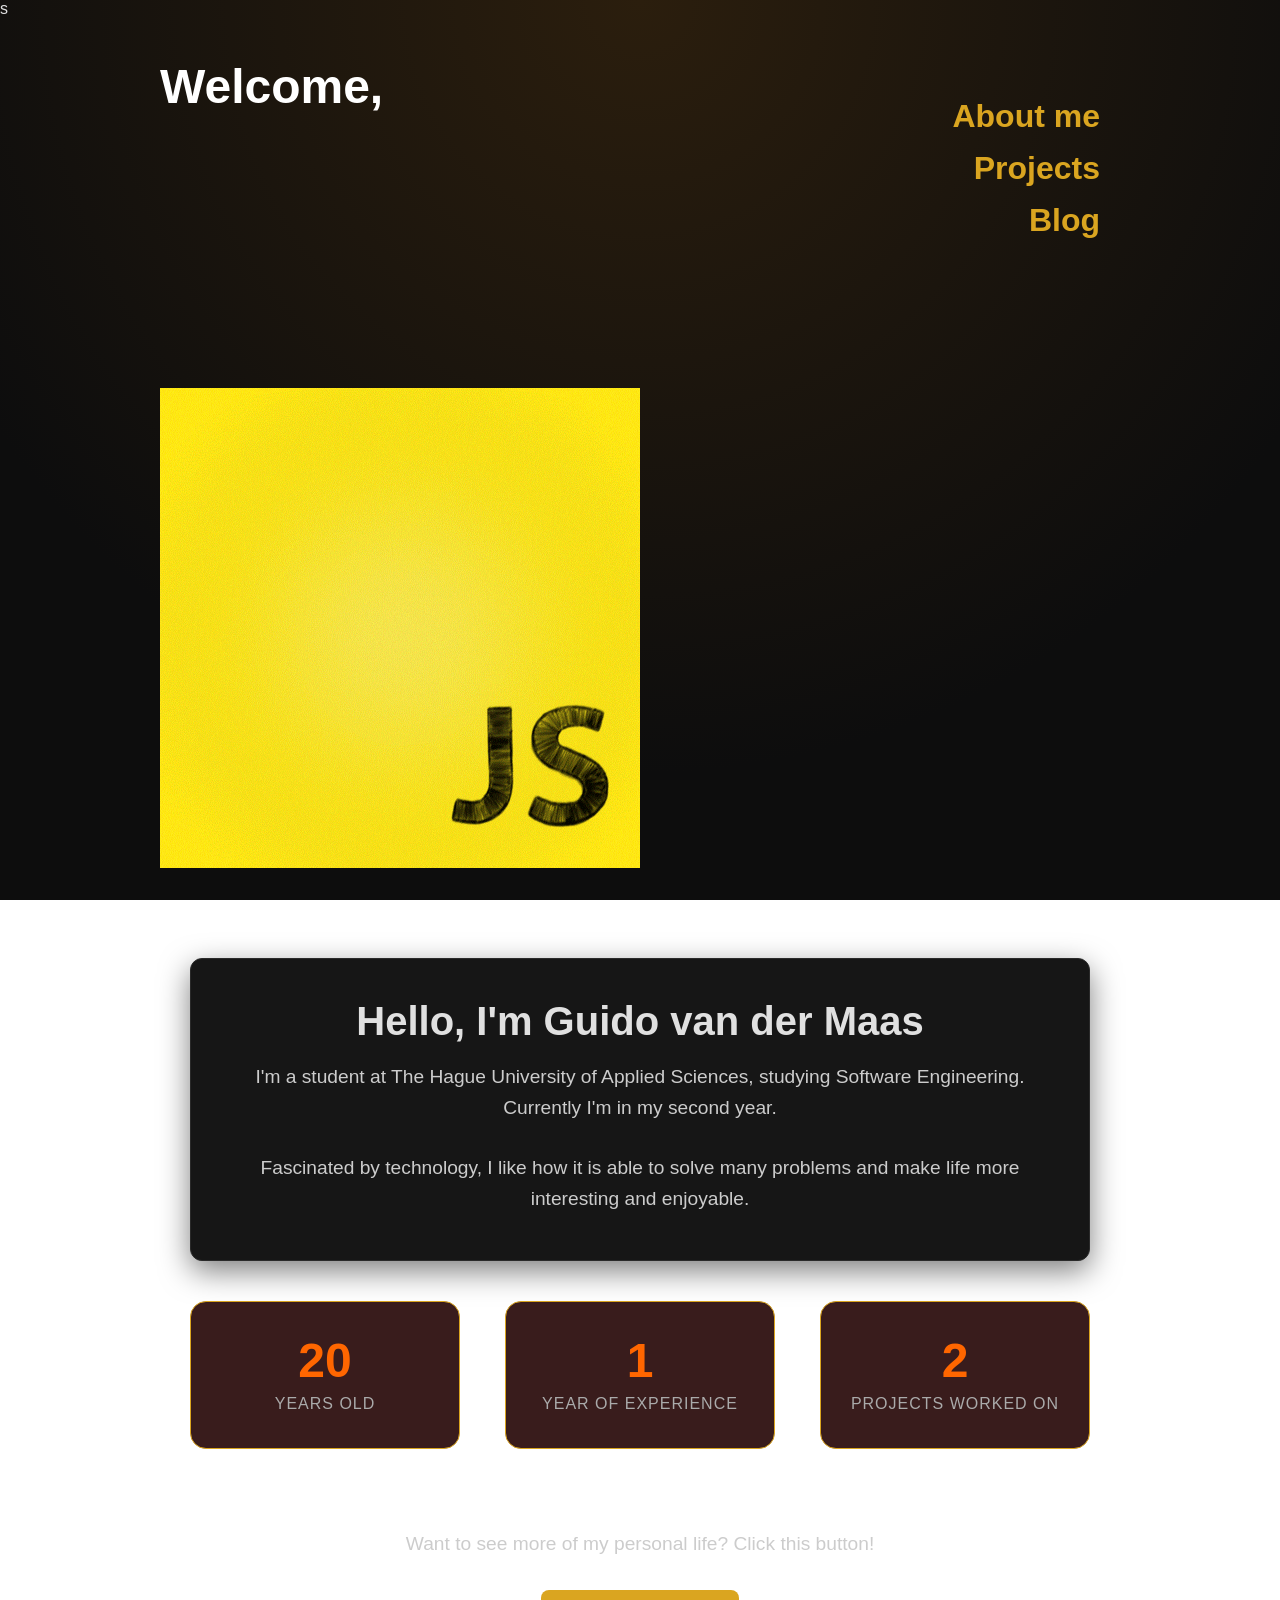
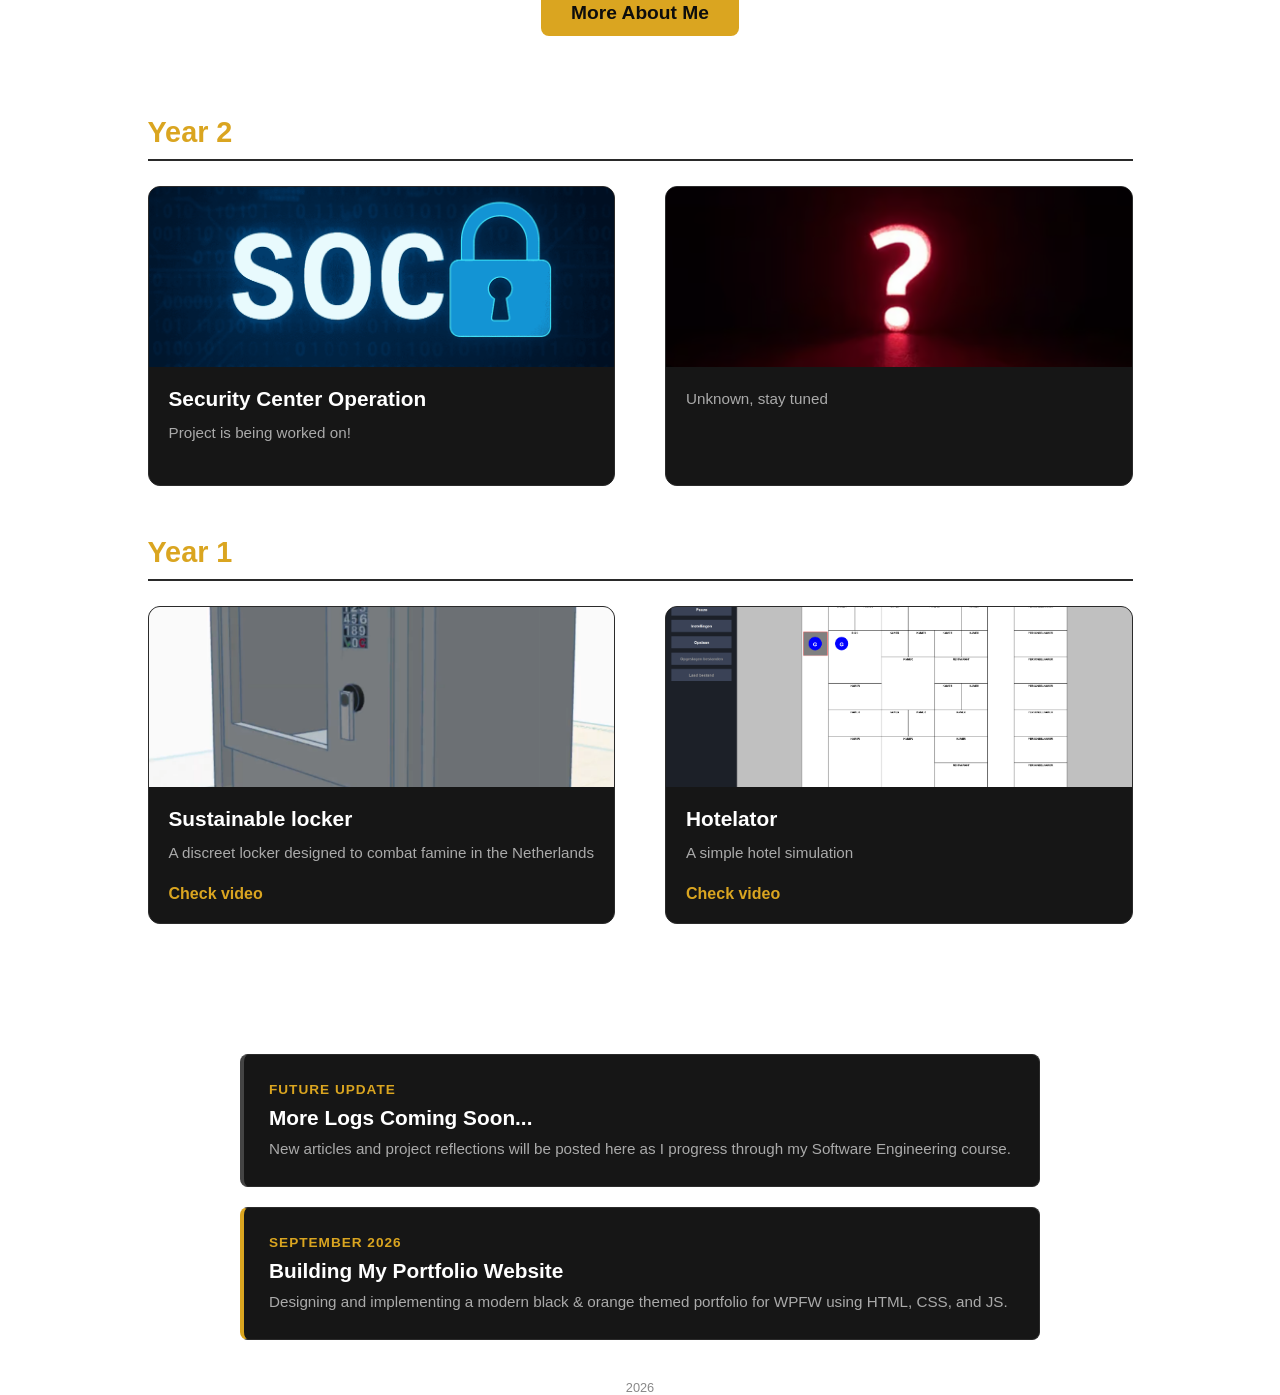
==== index.html @ bd4215e6 "Add files via upload" ====
<!doctype html>
<html lang="en">
  <head>
    s
    <meta charset="UTF-8" />
    <meta name="viewport" content="width=device-width, initial-scale=1.0" />
    <title>Portfolio</title>
    <link rel="stylesheet" href="styles.css" />
  </head>

  <body>
    <main>
      <!-- SECTIE 1: HOMEPAGE -->
      <section class="screen-container homepage" id="homepage">
        <div class="homepage-box">
          <h1>Welcome,</h1>
          <img src="img/Homepage1.gif" alt="Homepage gif" />

          <nav class="nav-section">
            <ul>
              <li><a href="#about-me" class="orange-link">About me</a></li>
              <li><a href="#projects" class="orange-link">Projects</a></li>
              <li><a href="#blog" class="orange-link">Blog</a></li>
            </ul>
          </nav>
        </div>
      </section>

      <!-- SECTIE 2: ABOUT ME -->
      <section class="screen-container" id="about-me">
        <div class="content-box">
          <h2 class="intro-text">Hello, I'm Guido van der Maas</h2>
          <br />
          <p>
            I'm a student at The Hague University of Applied Sciences, studying
            Software Engineering. Currently I'm in my second year.
          </p>
          <p>
            Fascinated by technology, I like how it is able to solve many
            problems and make life more interesting and enjoyable.
          </p>
        </div>

        <div class="stats-grid">
          <div class="stat-card">
            <span class="stat-number">20</span>
            <span class="stat-label">years old</span>
          </div>

          <div class="stat-card">
            <span class="stat-number">1</span>
            <span class="stat-label">year of experience</span>
          </div>

          <div class="stat-card">
            <span class="stat-number">2</span>
            <span class="stat-label">projects worked on</span>
          </div>
        </div>

        <div class="cta-wrapper">
          <p>Want to see more of my personal life? Click this button!</p>
          <a href="personal-page.html" class="cta-button">More About Me</a>
        </div>
      </section>

      <!-- SECTIE 3: PROJECTS -->
      <section class="screen-container" id="projects">
        <div class="year-wrapper">
          <!-- Jaar 2 -->
          <div class="year-block">
            <h3 class="year-title">Year 2</h3>
            <div class="projects-grid">
              <article class="project-card">
                <div class="project-image">
                  <img
                    src="img/project3-preview.jpg"
                    alt="Preview van Security Operations Center project"
                  />
                </div>
                <div class="project-info">
                  <h4>Security Center Operation</h4>
                  <p>Project is being worked on!</p>
                </div>
              </article>

              <article class="project-card">
                <div class="project-image">
                  <img
                    src="img/project4-preview.jpg"
                    alt="Preview van Project 4"
                  />
                </div>
                <div class="project-info">
                  <p>Unknown, stay tuned</p>
                </div>
              </article>
            </div>
          </div>

          <!-- Jaar 1 -->
          <div class="year-block">
            <h3 class="year-title">Year 1</h3>
            <div class="projects-grid">
              <article class="project-card">
                <div class="project-image">
                  <img
                    src="img/project1-preview.jpg"
                    alt="Preview van Sustainable Locker project"
                  />
                </div>
                <div class="project-info">
                  <h4>Sustainable locker</h4>
                  <p>
                    A discreet locker designed to combat famine in the
                    Netherlands
                  </p>
                  <a
                    href="https://www.youtube.com/watch?v=v8YRUdYvR-w"
                    target="_blank"
                    class="project-link"
                    >Check video</a
                  >
                </div>
              </article>

              <article class="project-card">
                <div class="project-image">
                  <img
                    src="img/project2-preview.jpg"
                    alt="Preview van Hotelator project"
                  />
                </div>
                <div class="project-info">
                  <h4>Hotelator</h4>
                  <p>A simple hotel simulation</p>
                  <a
                    href="https://www.youtube.com/watch?v=6V74E_lxJOQ"
                    target="_blank"
                    class="project-link"
                    >Check video</a
                  >
                </div>
              </article>
            </div>
          </div>
        </div>
      </section>

      <!-- SECTIE 4: BLOG -->
      <section class="screen-container" id="blog">
        <div class="blog-timeline">
          <article class="blog-card future-post">
            <span class="blog-date">Future Update</span>
            <h3>More Logs Coming Soon...</h3>
            <p>
              New articles and project reflections will be posted here as I
              progress through my Software Engineering course.
            </p>
          </article>

          <article class="blog-card">
            <span class="blog-date">September 2026</span>
            <h3>Building My Portfolio Website</h3>
            <p>
              Designing and implementing a modern black & orange themed
              portfolio for WPFW using HTML, CSS, and JS.
            </p>
          </article>
        </div>
      </section>
    </main>

    <footer class="footer">2026</footer>
  </body>
</html>
---- styles.css ----
* {
  margin: 0;
  padding: 0;
  box-sizing: border-box;
}

html,
body {
  max-width: 100%;
  overflow-x: hidden;
}

html {
  scroll-behavior: smooth;
  scroll-snap-type: none;
}

body {
  background:
    radial-gradient(circle at 50% 0%, #2b1e0d 0%, #0d0d0d 70%),
    radial-gradient(circle at 80% 60%, #2f1f0d 0%, #0d0d0d 50%);
  background-attachment: fixed;
  color: #e0e0e0;
  font-family: Poppins, sans-serif;
}

img {
  max-width: 100%;
  height: auto;
}

.screen-container {
  width: 100%;
  padding: 40px 40px;
  display: flex;
  flex-direction: column;
  justify-content: center;
  align-items: center;
  position: relative;
  background: transparent;
}

.screen-container h2 {
  font-size: 2.5em;
  margin-bottom: 0px;
  text-align: center;
}

.screen-container p {
  font-size: 1.2em;
  line-height: 1.6;
  color: #ccc;
  margin-bottom: 30px;
}

.content-box {
  background-color: #161616;
  border: 1px solid #2a2a2a;
  border-radius: 12px;
  padding: 40px;
  max-width: 1000px;
  margin: 0 auto;
  box-shadow: 0 10px 30px rgba(0, 0, 0, 0.5);
}

/* Container 1: Homepage styling */
.screen-container.homepage {
  min-height: 100vh;
}

.homepage {
  justify-content: space-between;
}

.homepage-box {
  position: relative;
  height: 90vh;
  width: 80%;
}

.homepage-box img {
  position: absolute;
  bottom: 0px;
  left: 0px;
}

.homepage-box h1 {
  font-size: 3em;
  line-height: 1.2;
  color: white;
}

.nav-section ul {
  font-size: 2em;
  list-style: none;
  padding: 0;
  margin: 0;
}

.nav-section li {
  margin-bottom: 15px;
}

.nav-section a {
  color: goldenrod;
  text-decoration: none;
  font-weight: 700;
  transition: all 0.3s ease;
}

.nav-section a:hover {
  color: #fff;
  transform: translateX(-50px);
}

.nav-section {
  position: absolute;
  text-align: right;
  margin-top: 20px;
  max-width: 300px;
  margin-left: auto;
}

.nav-section {
  position: absolute;
  top: 20px;
  right: 20px;
  text-align: right;
  max-width: 300px;
  z-index: 10;
}

/* Container 2: About me styling */
.about-me-flex-wrapper {
  display: flex;
  gap: 40px;
  max-width: 1000px;
  width: 100%;
  gap: 40px;
  margin: 0 auto;
}

#about-me .content-box {
  width: 100%;
  height: 100%;
  max-width: 900px;
  margin-bottom: 40px;
  text-align: center;
  padding-bottom: 15px;
}

.stats-grid {
  display: flex;
  flex: 1 1 0px;
  justify-content: space-between;
  grid-template-columns: repeat(3, 1fr);
  max-width: 900px;
  width: 100%;
  margin-bottom: 40px;
}

.stat-card {
  background-color: #391c1c;
  border: 1px solid #2a2a2a;
  border-radius: 16px;
  padding: 35px 20px;
  text-align: center;
  display: flex;
  flex-direction: column;
  justify-content: center;
  align-items: center;
  width: 30%;
  height: 100%;
  border-color: goldenrod;
  transition:
    transform 0.3s ease,
    box-shadow 0.3s ease;
}

.stat-card:hover {
  transform: translateY(-5px);
  box-shadow: 0 8px 20px rgba(206, 203, 200, 0.5);
}

.stat-number {
  display: block;
  font-size: 3em;
  font-weight: 700;
  color: #ff6600;
  line-height: 1;
  margin-bottom: 10px;
}

.stat-label {
  font-size: 1em;
  color: #aaa;
  text-transform: uppercase;
  letter-spacing: 1px;
}

.cta-wrapper {
  text-align: center;
  margin-top: 40px;
}

.cta-button {
  display: inline-block;
  background-color: goldenrod;
  color: #0d0d0d;
  text-decoration: none;
  padding: 12px 30px;
  border-radius: 8px;
  font-size: 1.2em;
  font-weight: bold;
  transition: all 0.3s ease;
}

.cta-button:hover {
  background-color: #ffcc00;
  transform: translateY(-3px) scale(1.05);
  box-shadow: 0 8px 20px rgba(255, 204, 0, 0.5);
}

/* Container 3: Projects */
.years-wrapper {
  width: 100%;
  max-width: 1000px;
  margin: 0 auto;
}

.year-block {
  margin-bottom: 50px;
}

.year-title {
  font-size: 1.8em;
  color: goldenrod;
  border-bottom: 2px solid #2a2a2a;
  padding-bottom: 10px;
  margin-bottom: 25px;
}

.projects-grid {
  display: grid;
  grid-template-columns: repeat(autofit, minmax(280px, 1fr));
  gap: 50px;
}

.project-card {
  background-color: #161616;
  border: 1px solid #2a2a2a;
  border-radius: 12px;
  overflow: hidden;
  transition:
    transform 0.3s ease,
    border-color 0.3s ease,
    box-shadow 0.3s ease;
}

.project-card:hover {
  transform: translateY(-8px);
  border-color: goldenrod;
  box-shadow: 0 10px 25px rgba(218, 165, 32, 0.15);
}

.project-image img {
  width: 100%;
  height: 180px;
  object-fit: cover;
  background-color: #232323;
  display: block;
}

.project-info {
  padding: 20px;
}

.project-info h4 {
  font-size: 1.3em;
  color: #fff;
  margin-bottom: 10px;
}

.project-info p {
  font-size: 0.95em;
  color: #aaa;
  margin-bottom: 20px;
}

.project-link {
  display: inline-block;
  color: goldenrod;
  text-decoration: none;
  font-weight: 700;
  transition: color 0.2s ease;
}

.project-link:hover {
  color: #fff;
}

/* Container 3: Projects */
.blog-timeline {
  display: flex;
  flex-direction: column;
  gap: 20px;
  width: 100%;
  max-width: 800px;
  margin: 0 auto;
}

.blog-card {
  background-color: #161616;
  border: 1px solid #2a2a2a;
  border-left: 4px solid goldenrod;
  border-radius: 8px;
  padding: 25px;
  transition:
    transform 0.3s ease,
    border-color 0.3s ease;
}

.blog-card:hover {
  transform: translateX(5px);
  border-color: goldenrod;
}

.blog-date {
  font-size: 0.85em;
  color: goldenrod;
  font-weight: bold;
  text-transform: uppercase;
  letter-spacing: 1px;
}

.blog-card h3 {
  font-size: 1.3em;
  color: #fff;
  margin: 8px 0;
}

.blog-card p {
  font-size: 0.95em;
  color: #aaa;
  line-height: 1.5;
  margin-bottom: 0; /* Override de standaard p margin */
}

.future-post {
  border-left-color: #444;
}

/* Other stuff */

.scroll {
  position: absolute;
  bottom: 20px;
  left: 50%;
  transform: translateX(-50%);
  font-size: 0.8em;
  color: goldenrod;
  animation: bounce 2s infinite;
}

.footer {
  text-align: center;
  font-size: 0.8em;
  color: #888;
}

/* ==========================================
   DESKTOP (>= 1024px) - Standaard Layout
   ========================================== */
.stats-grid {
  grid-template-columns: repeat(3);
}
.projects-grid {
  grid-template-columns: repeat(2, 1fr);
}

/* ==========================================
   TABLET (~768px)
   ========================================== */
@media (max-width: 1023px) {
  .screen-container {
    padding: 60px 30px;
  }
  .stats-grid {
    grid-template-columns: repeat(3);
  }
  .projects-grid {
    grid-template-columns: repeat(2, 1fr);
    gap: 20px;
  }
}

/* ==========================================
   MOBIEL (<= 480px)
   ========================================== */
@media (max-width: 480px) {
  .screen-container {
    padding: 40px 15px;
    min-height: auto;
  }

  .screen-container h2 {
    font-size: 1.8em;
  }

  .stats-grid {
    grid-template-columns: 1fr;
    place-items: center;
  }

  .projects-grid {
    grid-template-columns: 1fr;
  }

  .nav-section a {
    font-size: 1em;
  }

  .nav-section ul {
    margin-top: 100px;
  }
}
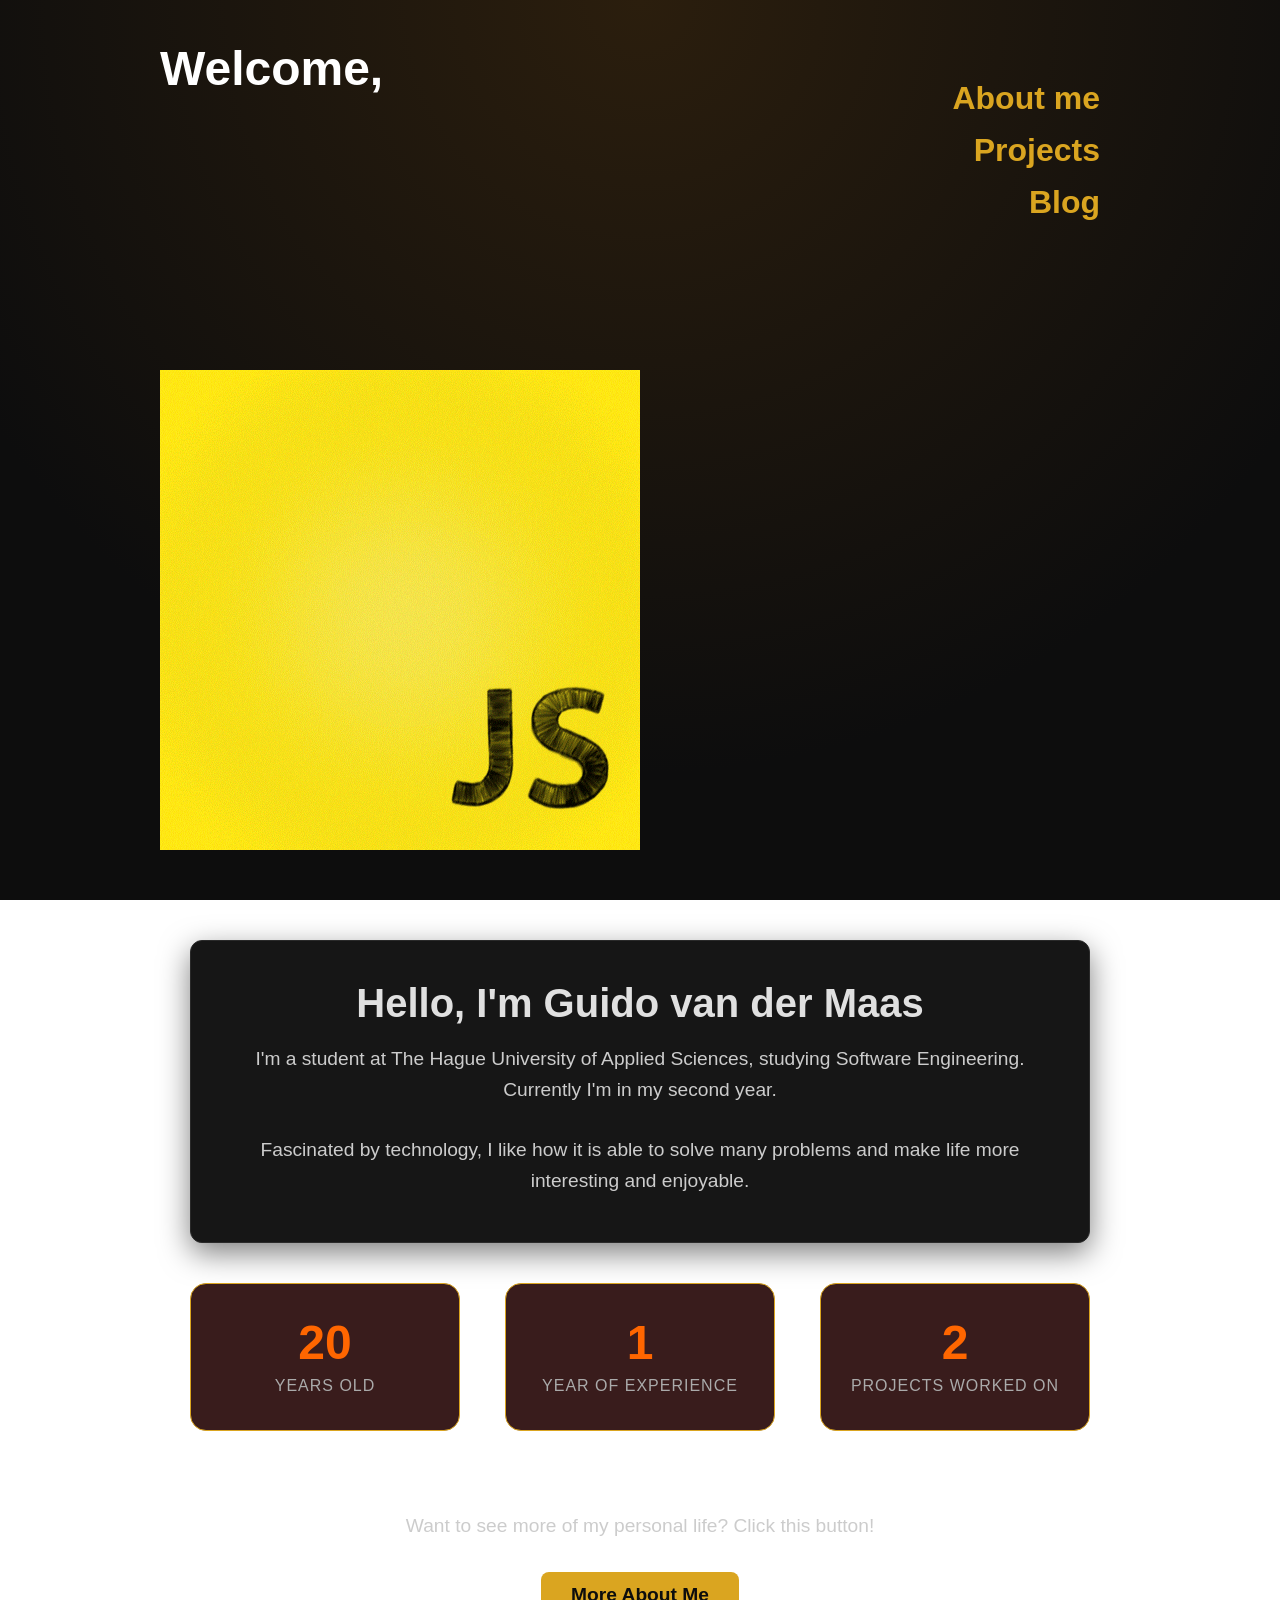
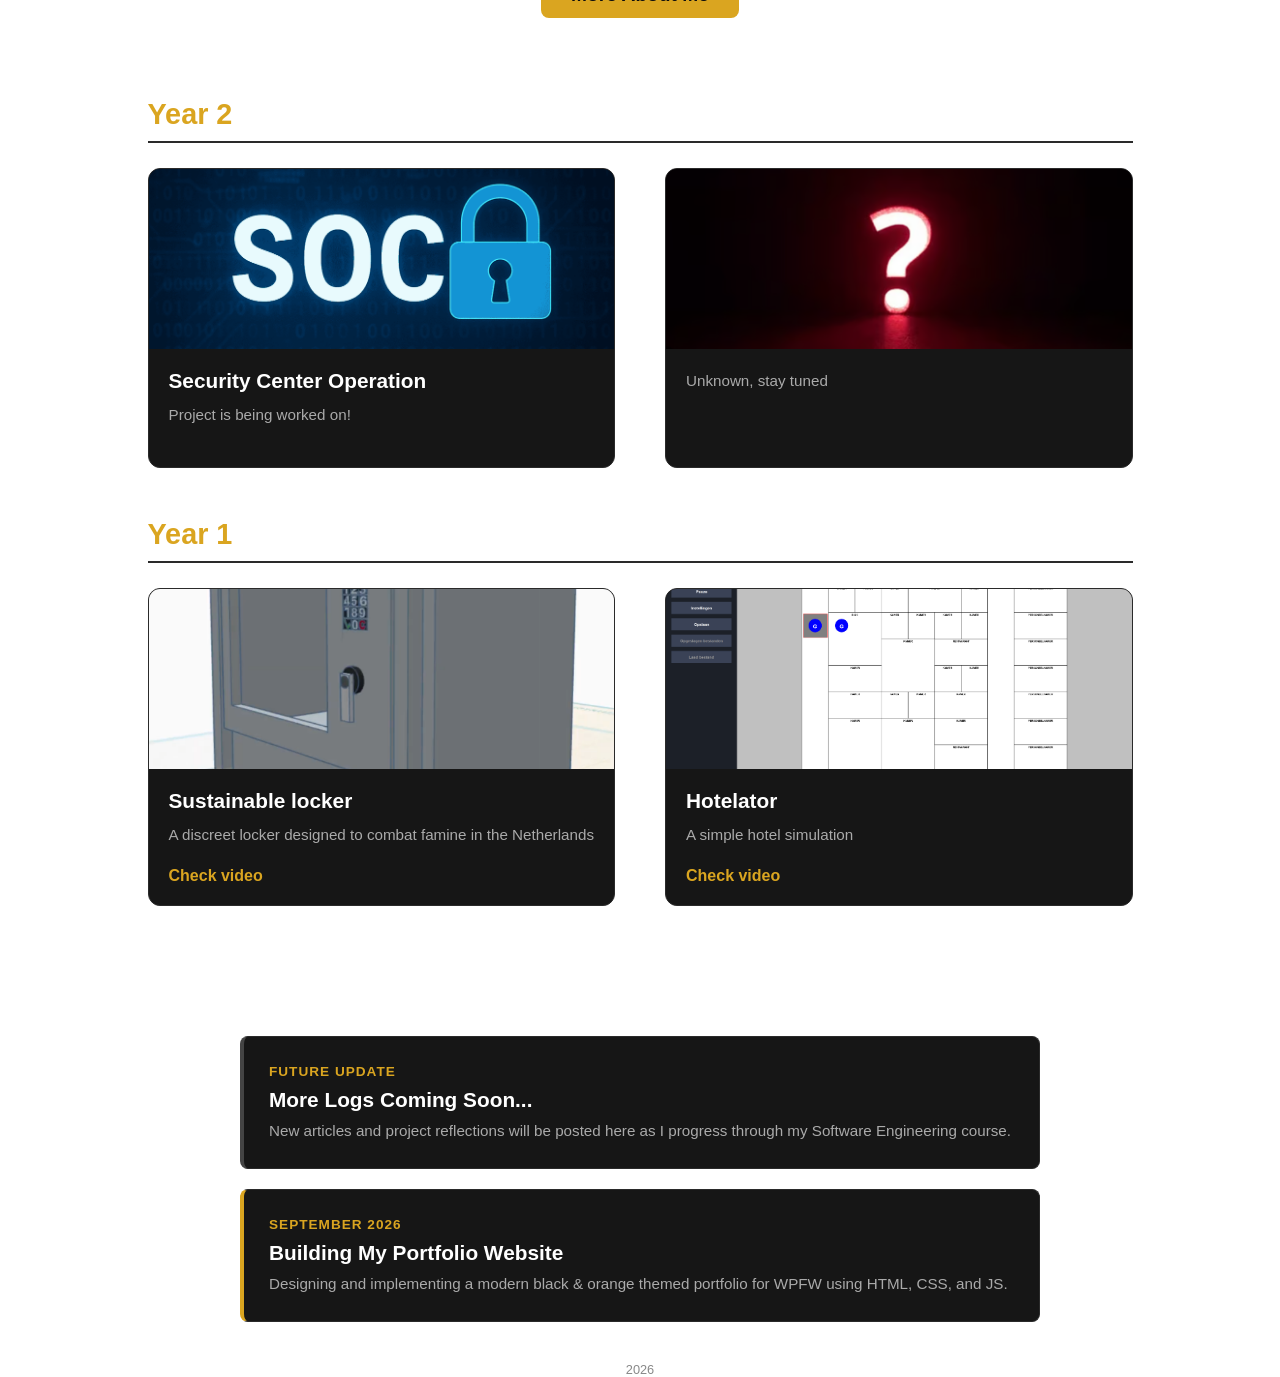
==== commit 9c5453a7: "Add files via upload" ====
--- a/index.html
+++ b/index.html
@@ -1,7 +1,6 @@
 <!doctype html>
 <html lang="en">
   <head>
-    s
     <meta charset="UTF-8" />
     <meta name="viewport" content="width=device-width, initial-scale=1.0" />
     <title>Portfolio</title>
@@ -14,7 +13,24 @@
       <section class="screen-container homepage" id="homepage">
         <div class="homepage-box">
           <h1>Welcome,</h1>
-          <img src="img/Homepage1.gif" alt="Homepage gif" />
+          <img
+            src="img/Homepage1.jpg"
+            data-gif="img/Homepage1.gif"
+            id="homepage-gif"
+            alt="Homepage gif"
+          />
+
+          <!-- Lazy loading for the GIF: start with a static image and switch to the GIF after the page loads. -->
+          <script>
+            window.addEventListener("load", function () {
+              const img = document.getElementById("homepage-gif");
+              const gifUrl = img.getAttribute("data-gif");
+
+              if (img && gifUrl) {
+                img.src = gifUrl;
+              }
+            });
+          </script>
 
           <nav class="nav-section">
             <ul>
@@ -74,7 +90,8 @@
               <article class="project-card">
                 <div class="project-image">
                   <img
-                    src="img/project3-preview.jpg"
+                    src="img/project3-preview.webp"
+                    loading="lazy"
                     alt="Preview van Security Operations Center project"
                   />
                 </div>
@@ -87,7 +104,8 @@
               <article class="project-card">
                 <div class="project-image">
                   <img
-                    src="img/project4-preview.jpg"
+                    src="img/project4-preview.webp"
+                    loading="lazy"
                     alt="Preview van Project 4"
                   />
                 </div>
@@ -105,7 +123,8 @@
               <article class="project-card">
                 <div class="project-image">
                   <img
-                    src="img/project1-preview.jpg"
+                    src="img/project1-preview.webp"
+                    loading="lazy"
                     alt="Preview van Sustainable Locker project"
                   />
                 </div>
@@ -127,7 +146,8 @@
               <article class="project-card">
                 <div class="project-image">
                   <img
-                    src="img/project2-preview.jpg"
+                    src="img/project2-preview.webp"
+                    loading="lazy"
                     alt="Preview van Hotelator project"
                   />
                 </div>
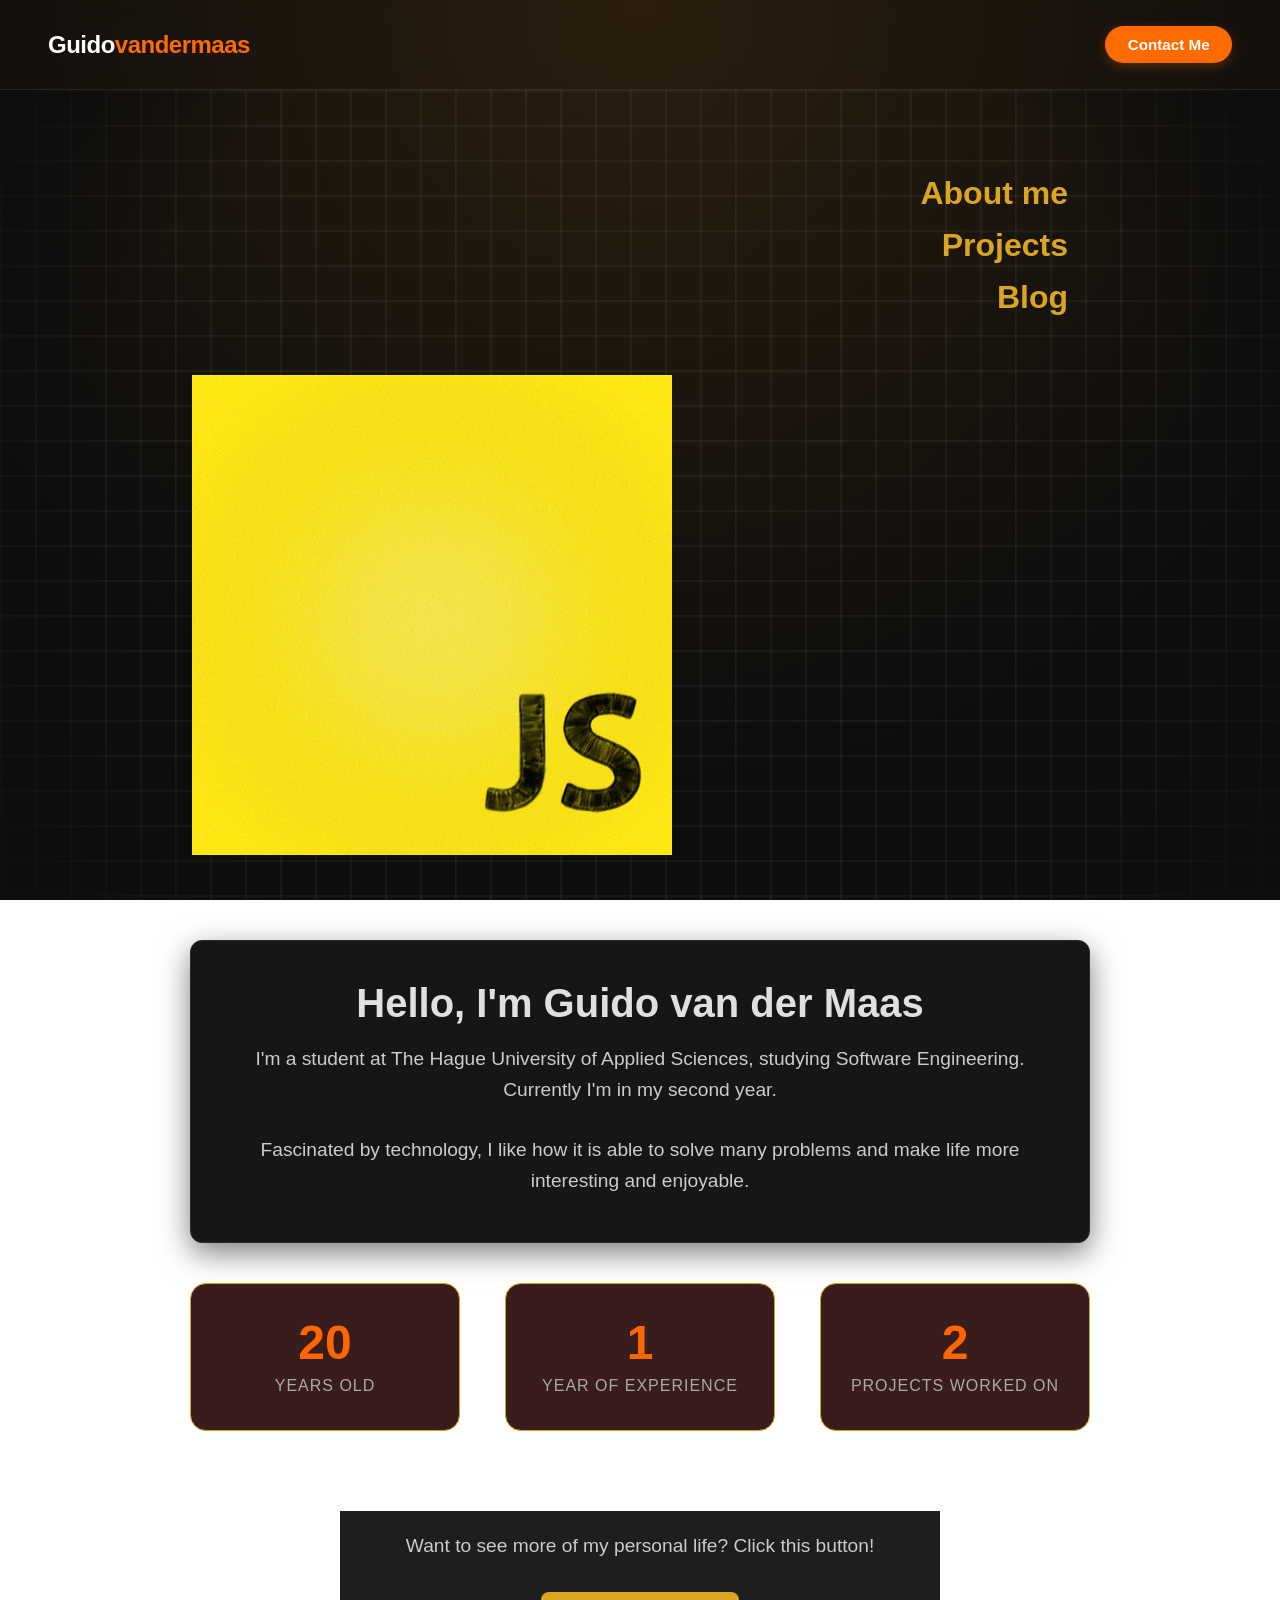
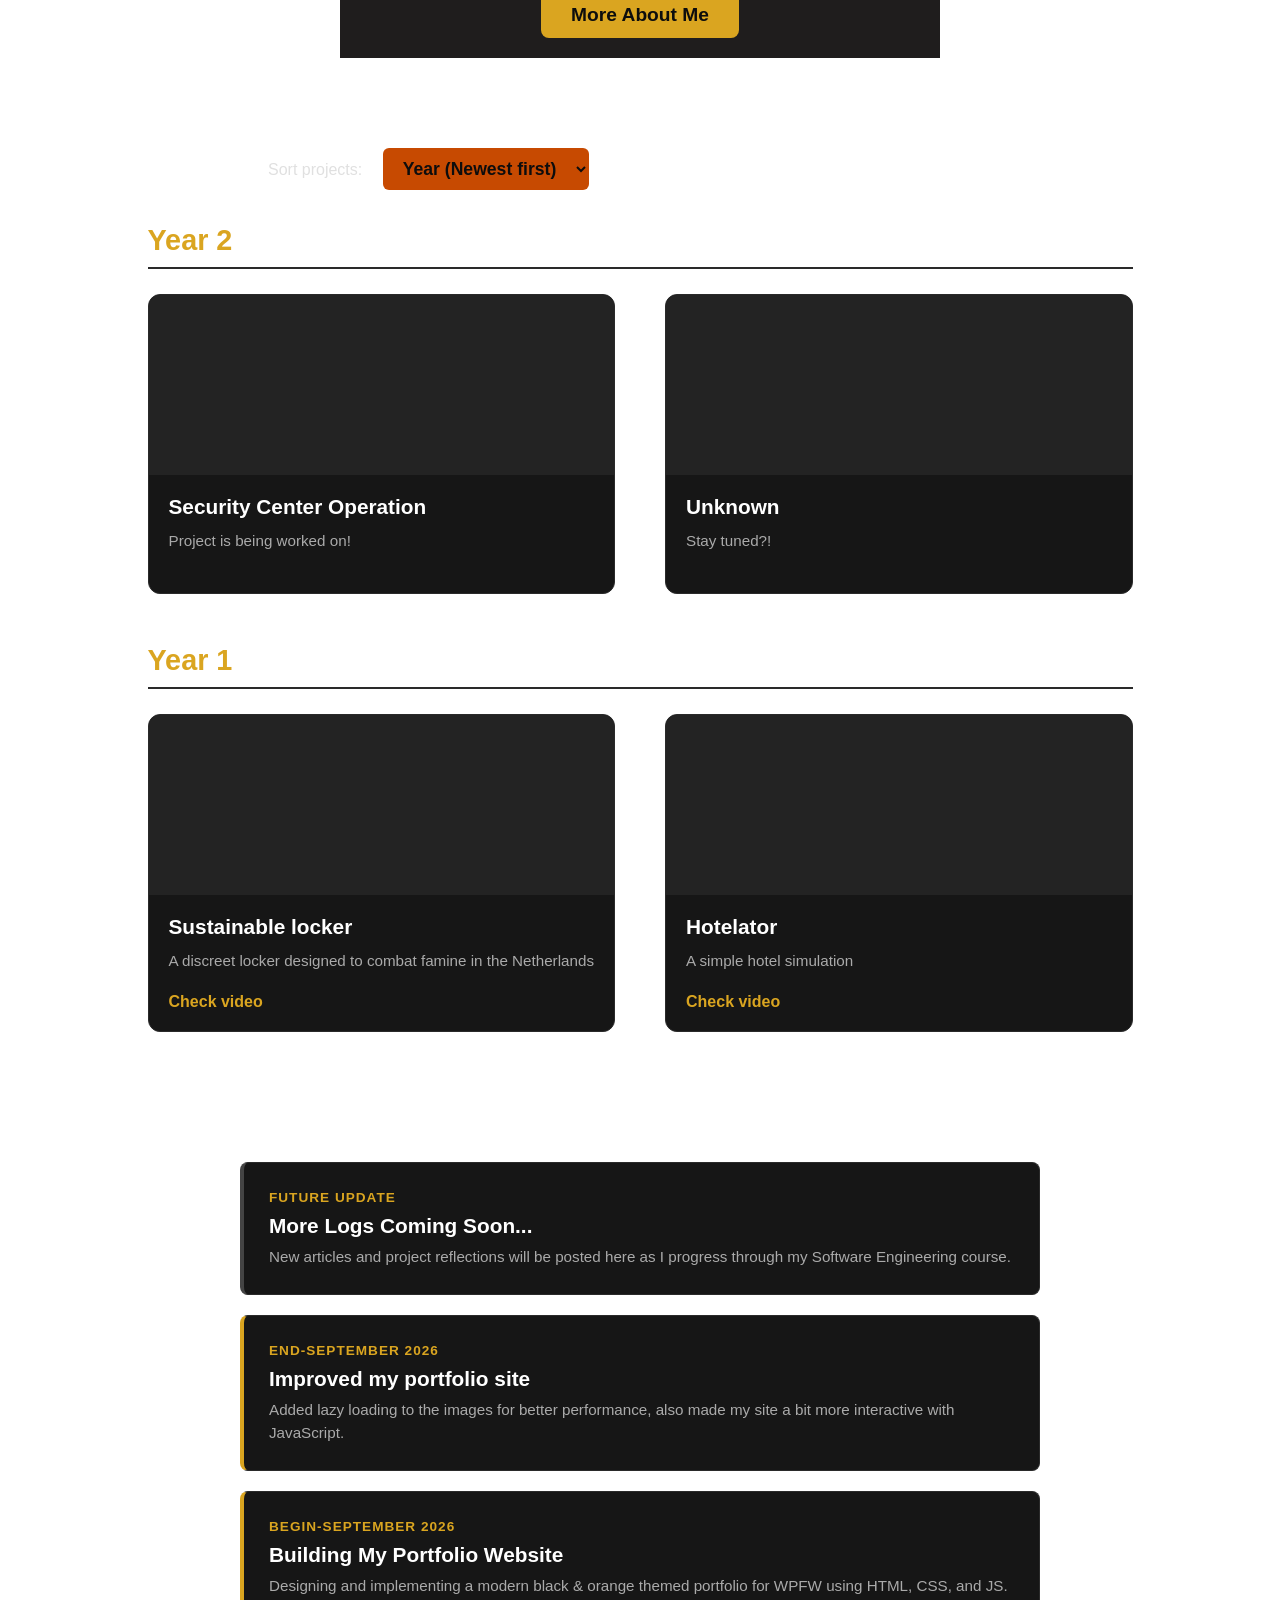
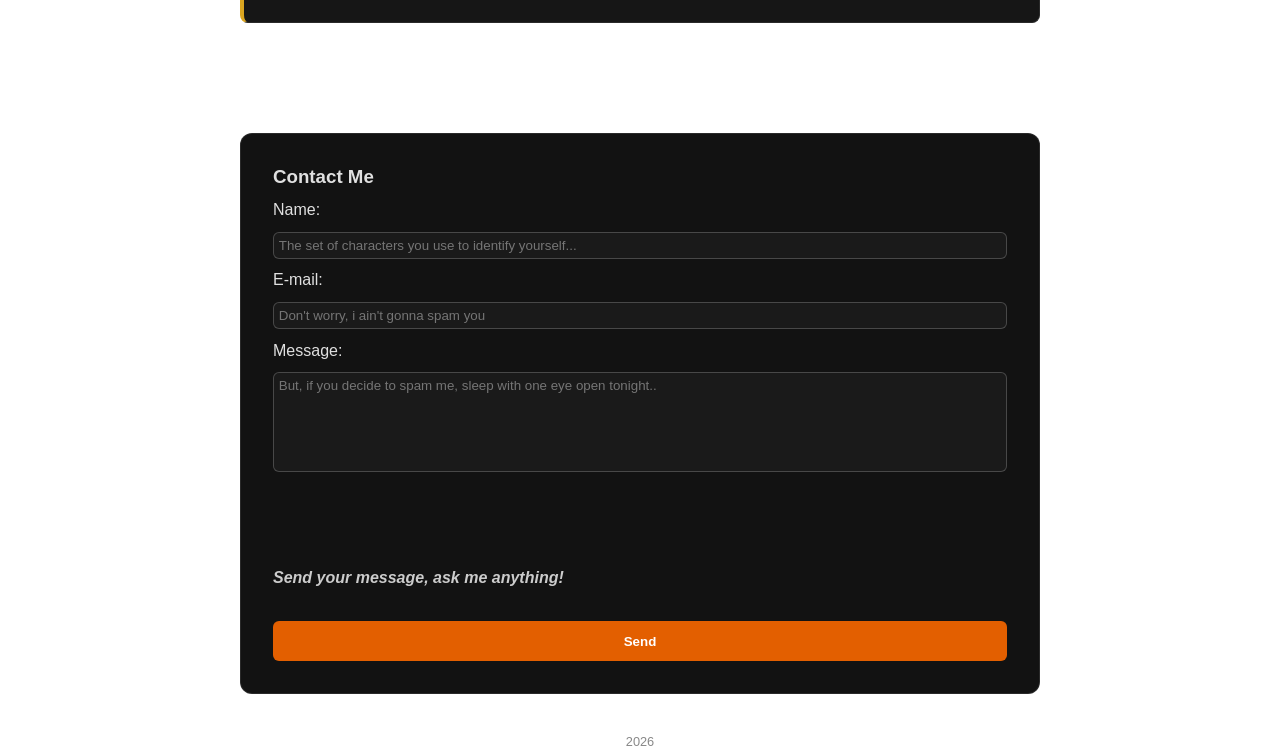
==== commit 170eef30: "Create index.html for redirection" ====
--- a/index.html
+++ b/index.html
@@ -1,196 +1,9 @@
-<!doctype html>
-<html lang="en">
-  <head>
-    <meta charset="UTF-8" />
-    <meta name="viewport" content="width=device-width, initial-scale=1.0" />
-    <title>Portfolio</title>
-    <link rel="stylesheet" href="styles.css" />
-  </head>
-
-  <body>
-    <main>
-      <!-- SECTIE 1: HOMEPAGE -->
-      <section class="screen-container homepage" id="homepage">
-        <div class="homepage-box">
-          <h1>Welcome,</h1>
-          <img
-            src="img/Homepage1.jpg"
-            data-gif="img/Homepage1.gif"
-            id="homepage-gif"
-            alt="Homepage gif"
-          />
-
-          <!-- Lazy loading for the GIF: start with a static image and switch to the GIF after the page loads. -->
-          <script>
-            window.addEventListener("load", function () {
-              const img = document.getElementById("homepage-gif");
-              const gifUrl = img.getAttribute("data-gif");
-
-              if (img && gifUrl) {
-                img.src = gifUrl;
-              }
-            });
-          </script>
-
-          <nav class="nav-section">
-            <ul>
-              <li><a href="#about-me" class="orange-link">About me</a></li>
-              <li><a href="#projects" class="orange-link">Projects</a></li>
-              <li><a href="#blog" class="orange-link">Blog</a></li>
-            </ul>
-          </nav>
-        </div>
-      </section>
-
-      <!-- SECTIE 2: ABOUT ME -->
-      <section class="screen-container" id="about-me">
-        <div class="content-box">
-          <h2 class="intro-text">Hello, I'm Guido van der Maas</h2>
-          <br />
-          <p>
-            I'm a student at The Hague University of Applied Sciences, studying
-            Software Engineering. Currently I'm in my second year.
-          </p>
-          <p>
-            Fascinated by technology, I like how it is able to solve many
-            problems and make life more interesting and enjoyable.
-          </p>
-        </div>
-
-        <div class="stats-grid">
-          <div class="stat-card">
-            <span class="stat-number">20</span>
-            <span class="stat-label">years old</span>
-          </div>
-
-          <div class="stat-card">
-            <span class="stat-number">1</span>
-            <span class="stat-label">year of experience</span>
-          </div>
-
-          <div class="stat-card">
-            <span class="stat-number">2</span>
-            <span class="stat-label">projects worked on</span>
-          </div>
-        </div>
-
-        <div class="cta-wrapper">
-          <p>Want to see more of my personal life? Click this button!</p>
-          <a href="personal-page.html" class="cta-button">More About Me</a>
-        </div>
-      </section>
-
-      <!-- SECTIE 3: PROJECTS -->
-      <section class="screen-container" id="projects">
-        <div class="year-wrapper">
-          <!-- Jaar 2 -->
-          <div class="year-block">
-            <h3 class="year-title">Year 2</h3>
-            <div class="projects-grid">
-              <article class="project-card">
-                <div class="project-image">
-                  <img
-                    src="img/project3-preview.webp"
-                    loading="lazy"
-                    alt="Preview van Security Operations Center project"
-                  />
-                </div>
-                <div class="project-info">
-                  <h4>Security Center Operation</h4>
-                  <p>Project is being worked on!</p>
-                </div>
-              </article>
-
-              <article class="project-card">
-                <div class="project-image">
-                  <img
-                    src="img/project4-preview.webp"
-                    loading="lazy"
-                    alt="Preview van Project 4"
-                  />
-                </div>
-                <div class="project-info">
-                  <p>Unknown, stay tuned</p>
-                </div>
-              </article>
-            </div>
-          </div>
-
-          <!-- Jaar 1 -->
-          <div class="year-block">
-            <h3 class="year-title">Year 1</h3>
-            <div class="projects-grid">
-              <article class="project-card">
-                <div class="project-image">
-                  <img
-                    src="img/project1-preview.webp"
-                    loading="lazy"
-                    alt="Preview van Sustainable Locker project"
-                  />
-                </div>
-                <div class="project-info">
-                  <h4>Sustainable locker</h4>
-                  <p>
-                    A discreet locker designed to combat famine in the
-                    Netherlands
-                  </p>
-                  <a
-                    href="https://www.youtube.com/watch?v=v8YRUdYvR-w"
-                    target="_blank"
-                    class="project-link"
-                    >Check video</a
-                  >
-                </div>
-              </article>
-
-              <article class="project-card">
-                <div class="project-image">
-                  <img
-                    src="img/project2-preview.webp"
-                    loading="lazy"
-                    alt="Preview van Hotelator project"
-                  />
-                </div>
-                <div class="project-info">
-                  <h4>Hotelator</h4>
-                  <p>A simple hotel simulation</p>
-                  <a
-                    href="https://www.youtube.com/watch?v=6V74E_lxJOQ"
-                    target="_blank"
-                    class="project-link"
-                    >Check video</a
-                  >
-                </div>
-              </article>
-            </div>
-          </div>
-        </div>
-      </section>
-
-      <!-- SECTIE 4: BLOG -->
-      <section class="screen-container" id="blog">
-        <div class="blog-timeline">
-          <article class="blog-card future-post">
-            <span class="blog-date">Future Update</span>
-            <h3>More Logs Coming Soon...</h3>
-            <p>
-              New articles and project reflections will be posted here as I
-              progress through my Software Engineering course.
-            </p>
-          </article>
-
-          <article class="blog-card">
-            <span class="blog-date">September 2026</span>
-            <h3>Building My Portfolio Website</h3>
-            <p>
-              Designing and implementing a modern black & orange themed
-              portfolio for WPFW using HTML, CSS, and JS.
-            </p>
-          </article>
-        </div>
-      </section>
-    </main>
-
-    <footer class="footer">2026</footer>
-  </body>
-</html>
+<!DOCTYPE html>
+<html>
+<head>
+    <meta http-equiv="refresh" content="0; url=./html/index.html">
+</head>
+<body>
+    <p>Je wordt doorgestuurd... <a href="./html/index.html">Klik hier</a> als er niets gebeurt.</p>
+</body>
+</html>
